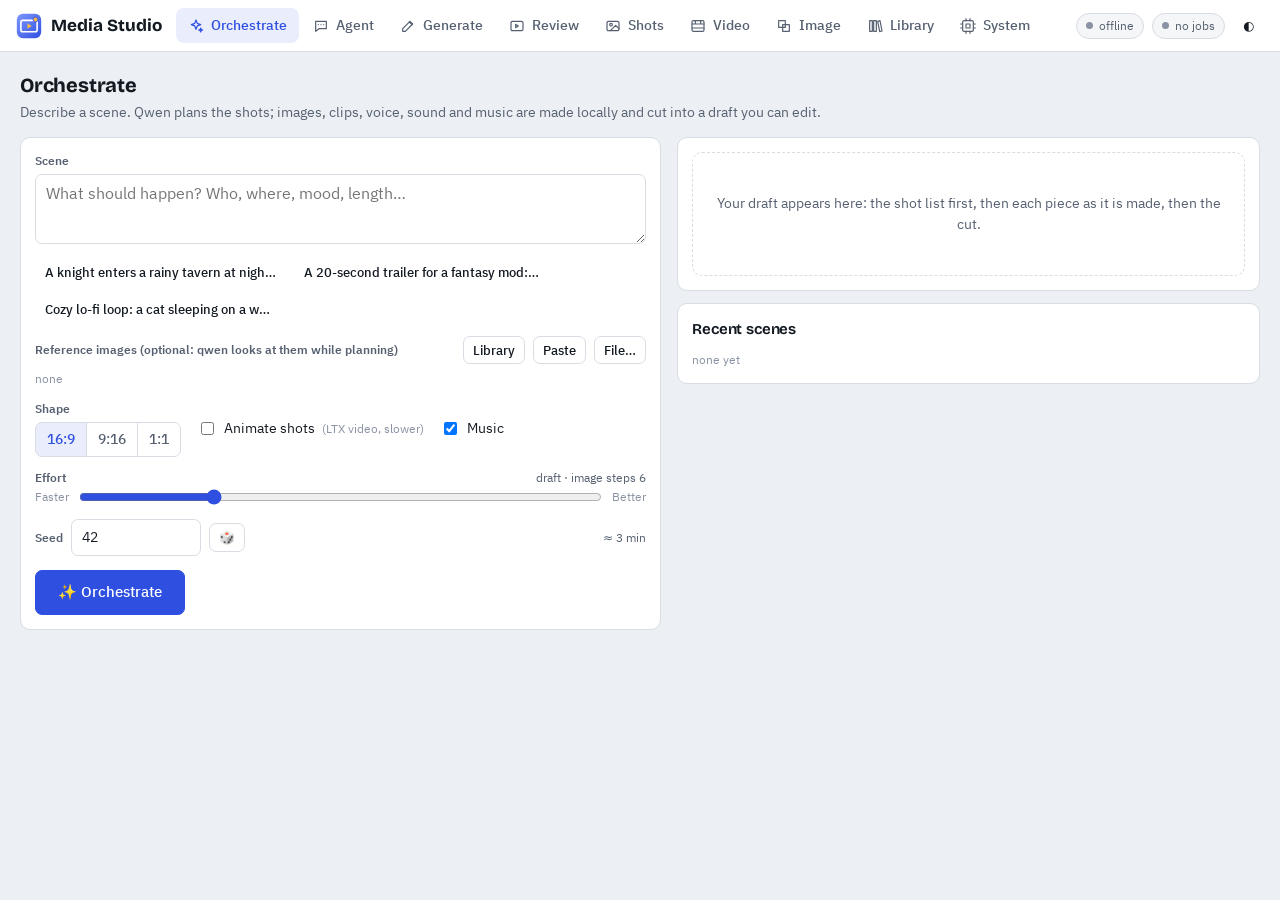
==== web/index.html @ 6392bd72 "Media Studio: review, shots, generate, agent, orchestrate, editors, system Local media app: capture " ====
<!doctype html>
<html lang="en">
<head>
<meta charset="utf-8">
<meta name="viewport" content="width=device-width, initial-scale=1">
<title>Media Studio</title>
<link rel="icon" href="/web/icon.svg" type="image/svg+xml">
<link rel="stylesheet" href="/web/style.css">
</head>
<body>
<div class="app">
  <header class="top">
    <div class="brand"><img src="/web/icon.svg" alt="" width="26" height="26">Media Studio</div>
    <nav class="tabs" id="tabs" role="tablist"></nav>
    <div class="status">
      <span class="pill warn" id="dd2" hidden title="Dragon's Dogma 2 is running: the GPU is kept for the game">DD2 running</span>
      <span class="pill" id="net" title="Internet: online extras (qwen web search) are available"><span class="dot"></span><span>offline</span></span>
      <button class="pill" id="tray-btn" type="button" title="Jobs"><span class="dot"></span><span id="tray-count">no jobs</span></button>
      <button class="btn ghost sm" id="theme" type="button" title="Theme">◐</button>
    </div>
  </header>
  <main class="view" id="view"></main>
</div>
<div class="tray" id="tray" hidden></div>
<div class="toast" id="toast" hidden></div>
<script type="module" src="/web/app.js"></script>
</body>
</html>
---- web/style.css ----
@font-face { font-family: "Bricolage Grotesque"; src: url(fonts/bricolage-grotesque-latin-wght-normal.woff2) format("woff2"); font-weight: 200 800; font-display: swap; }
@font-face { font-family: "IBM Plex Sans"; src: url(fonts/ibm-plex-sans-latin-400-normal.woff2) format("woff2"); font-weight: 400; font-display: swap; }
@font-face { font-family: "IBM Plex Sans"; src: url(fonts/ibm-plex-sans-latin-500-normal.woff2) format("woff2"); font-weight: 500; font-display: swap; }
@font-face { font-family: "IBM Plex Sans"; src: url(fonts/ibm-plex-sans-latin-600-normal.woff2) format("woff2"); font-weight: 600; font-display: swap; }
@font-face { font-family: "IBM Plex Mono"; src: url(fonts/ibm-plex-mono-latin-400-normal.woff2) format("woff2"); font-weight: 400; font-display: swap; }
@font-face { font-family: "IBM Plex Mono"; src: url(fonts/ibm-plex-mono-latin-500-normal.woff2) format("woff2"); font-weight: 500; font-display: swap; }

:root {
  --bg: #eceff3; --surface: #ffffff; --surface-2: #f5f6f8; --surface-3: #e9ecf1;
  --ink: #141a22; --ink-2: #566070; --ink-3: #8a93a3; --line: #d8dce3;
  --accent: #2f4fe0; --accent-ink: #ffffff; --accent-soft: rgba(47, 79, 224, .10);
  --mark: #d98a00; --mark-soft: rgba(217, 138, 0, .16);
  --danger: #b8322a; --ok: #1d7f55; --cyan: #0f8fa8; --purple: #7a4fd0; --orange: #d0681f;
  --screen: #0b0e13; --shade: rgba(20, 26, 34, .55);
  --f-display: "Bricolage Grotesque", "Segoe UI", system-ui, sans-serif;
  --f-body: "IBM Plex Sans", "Segoe UI", system-ui, sans-serif;
  --f-mono: "IBM Plex Mono", Consolas, ui-monospace, monospace;
  --r: 10px; --r-sm: 7px;
  color-scheme: light;
}
@media (prefers-color-scheme: dark) {
  :root:not([data-theme="light"]) {
    --bg: #0d1015; --surface: #151920; --surface-2: #1b2029; --surface-3: #222834;
    --ink: #e6e9ef; --ink-2: #97a1b1; --ink-3: #687284; --line: #2a303b;
    --accent: #7f97ff; --accent-ink: #0d1015; --accent-soft: rgba(127, 151, 255, .14);
    --mark: #f2b84b; --mark-soft: rgba(242, 184, 75, .18);
    --danger: #f07a70; --ok: #5cc995; --cyan: #4fd1e8; --purple: #b495ff; --orange: #ff9a52;
    --screen: #05070a; --shade: rgba(0, 0, 0, .6); color-scheme: dark;
  }
}
:root[data-theme="dark"] {
  --bg: #0d1015; --surface: #151920; --surface-2: #1b2029; --surface-3: #222834;
  --ink: #e6e9ef; --ink-2: #97a1b1; --ink-3: #687284; --line: #2a303b;
  --accent: #7f97ff; --accent-ink: #0d1015; --accent-soft: rgba(127, 151, 255, .14);
  --mark: #f2b84b; --mark-soft: rgba(242, 184, 75, .18);
  --danger: #f07a70; --ok: #5cc995; --cyan: #4fd1e8; --purple: #b495ff; --orange: #ff9a52;
  --screen: #05070a; --shade: rgba(0, 0, 0, .6); color-scheme: dark;
}

* { box-sizing: border-box; }
[hidden] { display: none !important; }
html, body { height: 100%; }
body { margin: 0; background: var(--bg); color: var(--ink); font: 14px/1.5 var(--f-body); -webkit-font-smoothing: antialiased; overflow: hidden; }
button, input, select, textarea { font: inherit; color: inherit; }
button { cursor: pointer; }
:focus-visible { outline: 2px solid var(--accent); outline-offset: 2px; }
.num, .mono { font-family: var(--f-mono); font-variant-numeric: tabular-nums; }
kbd { font: 500 11px/1 var(--f-mono); padding: 3px 5px; border: 1px solid var(--line); border-bottom-width: 2px; border-radius: 4px; background: var(--surface-2); color: var(--ink-2); }
h1, h2, h3 { font-family: var(--f-display); margin: 0; letter-spacing: -.01em; }
h2 { font-size: 20px; font-weight: 750; }
h3 { font-size: 15px; font-weight: 650; }
.dim { color: var(--ink-2); }
.faint { color: var(--ink-3); }
.small { font-size: 12px; }
a { color: var(--accent); }

/* ---------- shell ---------- */
.app { display: grid; grid-template-rows: auto 1fr; height: 100vh; }
.top { display: flex; align-items: center; gap: 14px; padding: 8px 16px; background: var(--surface); border-bottom: 1px solid var(--line); min-width: 0; }
.brand { display: flex; align-items: center; gap: 9px; font: 750 17px/1 var(--f-display); white-space: nowrap; }
.brand svg { width: 26px; height: 26px; }
.tabs { display: flex; gap: 2px; overflow-x: auto; scrollbar-width: none; flex: 1; min-width: 0; }
.tab { border: 0; background: none; padding: 7px 12px; border-radius: 8px; color: var(--ink-2); font-weight: 500; white-space: nowrap; display: flex; gap: 7px; align-items: center; }
.tab:hover { background: var(--surface-2); color: var(--ink); }
.tab[aria-selected="true"] { background: var(--accent-soft); color: var(--accent); }
.tab svg { width: 16px; height: 16px; }
.status { display: flex; align-items: center; gap: 8px; white-space: nowrap; }
.pill { display: inline-flex; align-items: center; gap: 6px; padding: 3px 9px; border-radius: 99px; border: 1px solid var(--line); font-size: 12px; color: var(--ink-2); background: var(--surface-2); }
.pill .dot { width: 7px; height: 7px; border-radius: 50%; background: var(--ink-3); }
.pill.on .dot { background: var(--ok); }
.pill.warn { border-color: var(--mark); color: var(--mark); background: var(--mark-soft); }
.pill.busy .dot { background: var(--accent); animation: pulse 1.2s infinite; }
button.pill:hover { border-color: var(--accent); }
@keyframes pulse { 50% { opacity: .35; } }
.view { overflow: auto; min-height: 0; }
.page { padding: 18px 20px 40px; max-width: 1500px; margin: 0 auto; }
.page-head { display: flex; align-items: end; justify-content: space-between; gap: 12px; margin-bottom: 14px; flex-wrap: wrap; }
.page-head p { margin: 2px 0 0; color: var(--ink-2); }

/* ---------- controls ---------- */
.btn { display: inline-flex; align-items: center; justify-content: center; gap: 7px; border: 1px solid var(--line); background: var(--surface); padding: 7px 13px; border-radius: var(--r-sm); font-weight: 500; white-space: nowrap; }
.btn:hover:not(:disabled) { border-color: var(--ink-3); }
.btn:disabled { opacity: .45; cursor: default; }
.btn.primary { background: var(--accent); color: var(--accent-ink); border-color: var(--accent); }
.btn.primary:hover:not(:disabled) { filter: brightness(1.08); }
.btn.danger { color: var(--danger); }
.btn.ghost { border-color: transparent; background: none; }
.btn.ghost:hover:not(:disabled) { background: var(--surface-2); }
.btn.sm { padding: 4px 9px; font-size: 12.5px; }
.btn svg { width: 15px; height: 15px; }
.input, select.input, textarea.input { width: 100%; border: 1px solid var(--line); background: var(--surface); padding: 7px 10px; border-radius: var(--r-sm); }
textarea.input { resize: vertical; min-height: 70px; line-height: 1.45; }
.input:focus { border-color: var(--accent); outline: none; }
label.lab { display: block; font-size: 12px; font-weight: 600; color: var(--ink-2); margin: 0 0 4px; }
.field { margin-bottom: 12px; }
.row { display: flex; gap: 8px; align-items: center; flex-wrap: wrap; }
.row.nowrap { flex-wrap: nowrap; }
.grow { flex: 1; min-width: 0; }
.check { display: inline-flex; gap: 7px; align-items: center; cursor: pointer; user-select: none; }
.seg { display: inline-flex; border: 1px solid var(--line); border-radius: var(--r-sm); overflow: hidden; background: var(--surface); }
.seg button { border: 0; background: none; padding: 6px 11px; color: var(--ink-2); font-weight: 500; }
.seg button + button { border-left: 1px solid var(--line); }
.seg button[aria-pressed="true"] { background: var(--accent-soft); color: var(--accent); }
input[type="range"] { accent-color: var(--accent); }

.card { background: var(--surface); border: 1px solid var(--line); border-radius: var(--r); padding: 14px; }
.card + .card { margin-top: 12px; }
.card h3 { margin-bottom: 10px; }
.split { display: grid; grid-template-columns: minmax(0, 1fr) 360px; gap: 14px; align-items: start; }
.split.wide-side { grid-template-columns: minmax(0, 1fr) 420px; }
@media (max-width: 1050px) { .split, .split.wide-side { grid-template-columns: 1fr; } }
.empty { padding: 40px 20px; text-align: center; color: var(--ink-2); border: 1px dashed var(--line); border-radius: var(--r); }
.bar { height: 6px; background: var(--surface-3); border-radius: 99px; overflow: hidden; }
.bar > i { display: block; height: 100%; background: var(--accent); border-radius: 99px; transition: width .3s; }
.tag { display: inline-block; font: 500 11px/1.6 var(--f-mono); padding: 0 6px; border-radius: 4px; background: var(--surface-3); color: var(--ink-2); }

/* ---------- media grid ---------- */
.grid { display: grid; grid-template-columns: repeat(auto-fill, minmax(220px, 1fr)); gap: 10px; }
.grid.small { grid-template-columns: repeat(auto-fill, minmax(150px, 1fr)); }
.tile { position: relative; background: var(--screen); border-radius: var(--r-sm); overflow: hidden; aspect-ratio: 16 / 9; cursor: pointer; border: 2px solid transparent; }
.tile img, .tile video { width: 100%; height: 100%; object-fit: cover; display: block; }
.tile video { position: absolute; inset: 0; }
.tile .cap { position: absolute; left: 0; right: 0; bottom: 0; padding: 14px 8px 5px; background: linear-gradient(transparent, rgba(0, 0, 0, .75)); color: #fff; font-size: 11.5px; display: flex; justify-content: space-between; gap: 6px; }
.tile .cap span:first-child { overflow: hidden; text-overflow: ellipsis; white-space: nowrap; }
.tile .badge { position: absolute; top: 6px; left: 6px; display: flex; gap: 4px; }
.tile .badge b { font: 600 10.5px/1 var(--f-mono); padding: 3px 5px; border-radius: 4px; background: rgba(0, 0, 0, .65); color: #fff; }
.tile .badge b.ok { background: var(--ok); color: #04130c; }
.tile .badge b.mark { background: var(--mark); color: #1a1000; }
.tile.sel { border-color: var(--accent); }
.tile.cur { border-color: var(--mark); }
.tile .scrub { position: absolute; left: 0; bottom: 0; height: 3px; background: var(--mark); pointer-events: none; }
.tile.text-tile { background: var(--surface-2); color: var(--ink); padding: 10px; font-size: 12px; overflow: hidden; }
.tile.audio-tile { background: linear-gradient(135deg, var(--surface-3), var(--surface-2)); display: grid; place-items: center; color: var(--ink-2); }
.tile.audio-tile svg { width: 40px; height: 40px; opacity: .7; }

/* ---------- viewer ---------- */
.viewer { background: var(--screen); border-radius: var(--r); overflow: hidden; position: relative; }
.viewer video, .viewer img { width: 100%; max-height: 62vh; display: block; object-fit: contain; background: var(--screen); }
.transport { display: flex; align-items: center; gap: 10px; padding: 8px 10px; background: var(--surface); border: 1px solid var(--line); border-top: 0; border-radius: 0 0 var(--r) var(--r); flex-wrap: wrap; }
.timeline-mini { position: relative; height: 34px; background: var(--surface-2); border-radius: 6px; cursor: pointer; flex: 1; min-width: 200px; overflow: hidden; }
.timeline-mini .sel { position: absolute; top: 0; bottom: 0; background: var(--mark-soft); border-left: 2px solid var(--mark); border-right: 2px solid var(--mark); }
.timeline-mini .take { position: absolute; top: 22px; height: 8px; background: var(--accent); border-radius: 2px; opacity: .7; }
.timeline-mini .ph { position: absolute; top: 0; bottom: 0; width: 2px; background: var(--ink); }

/* ---------- lists ---------- */
.list { display: flex; flex-direction: column; gap: 6px; }
.item { display: flex; gap: 10px; align-items: center; padding: 8px 10px; border: 1px solid var(--line); border-radius: var(--r-sm); background: var(--surface); min-width: 0; }
.item .grow { overflow: hidden; text-overflow: ellipsis; white-space: nowrap; }
.item.active { border-color: var(--accent); background: var(--accent-soft); }
.item.done { opacity: .7; }

/* ---------- modal, toast, tray ---------- */
.modal-back { position: fixed; inset: 0; background: var(--shade); display: grid; place-items: center; z-index: 50; padding: 16px; }
.modal { background: var(--surface); border-radius: 14px; width: min(860px, 100%); max-height: 86vh; display: flex; flex-direction: column; box-shadow: 0 20px 60px rgba(0, 0, 0, .35); }
.modal header { padding: 14px 16px; border-bottom: 1px solid var(--line); display: flex; align-items: center; gap: 10px; }
.modal .body { padding: 14px 16px; overflow: auto; }
.modal footer { padding: 12px 16px; border-top: 1px solid var(--line); display: flex; justify-content: flex-end; gap: 8px; }
.toast { position: fixed; bottom: 18px; left: 50%; transform: translateX(-50%); background: var(--ink); color: var(--bg); padding: 9px 16px; border-radius: 9px; z-index: 60; font-weight: 500; max-width: 90vw; box-shadow: 0 6px 24px rgba(0, 0, 0, .3); }
.toast.err { background: var(--danger); color: #fff; }
.tray { position: fixed; top: 52px; right: 14px; width: 380px; max-height: 70vh; overflow: auto; z-index: 40; background: var(--surface); border: 1px solid var(--line); border-radius: 12px; box-shadow: 0 14px 40px rgba(0, 0, 0, .25); padding: 10px; }

/* ---------- jobs ---------- */
.job { border: 1px solid var(--line); border-radius: var(--r-sm); padding: 8px 10px; background: var(--surface); }
.job + .job { margin-top: 6px; }
.job .head { display: flex; gap: 8px; align-items: center; }
.job .head .grow { overflow: hidden; text-overflow: ellipsis; white-space: nowrap; }
.job .bar { margin-top: 6px; }
.job.error { border-color: var(--danger); }
.st { font: 600 10.5px/1.6 var(--f-mono); padding: 0 6px; border-radius: 4px; text-transform: uppercase; }
.st.running, .st.loading { background: var(--accent-soft); color: var(--accent); }
.st.queued { background: var(--surface-3); color: var(--ink-2); }
.st.done { background: rgba(29, 127, 85, .14); color: var(--ok); }
.st.error, .st.lost { background: rgba(184, 50, 42, .14); color: var(--danger); }
.st.cancelled { background: var(--surface-3); color: var(--ink-3); }

/* ---------- generate / orchestrate ---------- */
.answer { white-space: pre-wrap; font: 13px/1.55 var(--f-mono); background: var(--surface-2); border: 1px solid var(--line); border-radius: var(--r-sm); padding: 12px; min-height: 120px; max-height: 50vh; overflow: auto; }
.thumbs { display: flex; gap: 6px; flex-wrap: wrap; }
.thumbs .t { position: relative; width: 74px; height: 50px; border-radius: 6px; overflow: hidden; background: var(--screen); }
.thumbs .t img { width: 100%; height: 100%; object-fit: cover; }
.thumbs .t button { position: absolute; top: 2px; right: 2px; border: 0; width: 18px; height: 18px; border-radius: 50%; background: rgba(0, 0, 0, .7); color: #fff; font-size: 11px; line-height: 1; padding: 0; }
.preset-grid { display: grid; grid-template-columns: repeat(auto-fill, minmax(118px, 1fr)); gap: 6px; }
.preset { border: 1px solid var(--line); border-radius: var(--r-sm); background: var(--surface); padding: 9px 10px; text-align: left; display: flex; flex-direction: column; gap: 2px; }
.preset b { font-weight: 600; }
.preset small { color: var(--ink-3); font-size: 11.5px; }
.preset[aria-pressed="true"] { border-color: var(--accent); background: var(--accent-soft); }
.steps { list-style: none; padding: 0; margin: 0; display: flex; flex-direction: column; gap: 4px; font-size: 13px; }
.steps li { display: flex; gap: 10px; }
.steps li .num { color: var(--ink-3); width: 46px; flex: none; text-align: right; }
.shot { display: grid; grid-template-columns: 34px 1fr; gap: 10px; padding: 8px 0; border-top: 1px solid var(--line); font-size: 13px; }
.shot:first-child { border-top: 0; }
.shot .n { font: 750 18px/1 var(--f-display); color: var(--ink-3); }
.hero { display: grid; grid-template-columns: minmax(0, 1.1fr) minmax(0, 1fr); gap: 16px; }
@media (max-width: 1050px) { .hero { grid-template-columns: 1fr; } }
.prompt-big { font-size: 16px; min-height: 130px; }

/* ---------- editor ---------- */
.ed-stage { background: var(--screen); border-radius: var(--r); position: relative; overflow: hidden; aspect-ratio: 16 / 9; max-height: 52vh; margin: 0 auto; }
.ed-stage canvas { width: 100%; height: 100%; display: block; }
.tracks { background: var(--surface); border: 1px solid var(--line); border-radius: var(--r); padding: 8px; overflow-x: auto; user-select: none; }
.track { display: grid; grid-template-columns: 74px 1fr; align-items: stretch; min-height: 44px; }
.track + .track { border-top: 1px solid var(--line); }
.track .tname { font: 600 11px/1 var(--f-mono); color: var(--ink-2); display: flex; align-items: center; padding-left: 4px; }
.track .lane { position: relative; height: 44px; }
.clip { position: absolute; top: 5px; bottom: 5px; border-radius: 6px; overflow: hidden; font-size: 11px; color: #fff; padding: 3px 6px; white-space: nowrap; text-overflow: ellipsis; cursor: grab; border: 2px solid transparent; background-size: auto 100%; background-repeat: repeat-x; }
.clip.v { background-color: #3b54d6; }
.clip.o { background-color: #8a50d0; }
.clip.t { background-color: #b06a12; }
.clip.a { background-color: #1d8a5e; }
.clip.sel { border-color: var(--mark); }
.clip .h { position: absolute; top: 0; bottom: 0; width: 7px; cursor: ew-resize; }
.clip .h.l { left: 0; } .clip .h.r { right: 0; }
.clip span { position: relative; text-shadow: 0 1px 2px rgba(0, 0, 0, .6); }
.ruler { position: relative; height: 18px; margin-left: 74px; font: 10px/18px var(--f-mono); color: var(--ink-3); cursor: pointer; }
.ruler i { position: absolute; top: 0; height: 18px; border-left: 1px solid var(--line); padding-left: 3px; font-style: normal; }
.playhead { position: absolute; top: 0; bottom: 0; width: 2px; background: var(--danger); pointer-events: none; z-index: 3; }
.props .field { margin-bottom: 9px; }
.props .two { display: grid; grid-template-columns: 1fr 1fr; gap: 8px; }

/* ---------- image editor ---------- */
.img-stage { background: repeating-conic-gradient(var(--surface-3) 0 25%, var(--surface-2) 0 50%) 50% / 20px 20px; border-radius: var(--r); display: grid; place-items: center; min-height: 420px; overflow: hidden; position: relative; }
.img-stage canvas { max-width: 100%; max-height: 64vh; display: block; touch-action: none; }

/* ---------- agent ---------- */
.ag-wrap { display: grid; grid-template-columns: 240px minmax(0, 1fr); gap: 14px; height: calc(100vh - 150px); min-height: 420px; }
@media (max-width: 900px) { .ag-wrap { grid-template-columns: 1fr; height: auto; } .ag-side { display: none; } }
.ag-side { overflow: auto; }
.ag-side .item .grow { font-size: 13px; }
.ag-main { display: flex; flex-direction: column; min-height: 0; gap: 10px; }
.ag-log { flex: 1; overflow: auto; background: var(--surface); border: 1px solid var(--line); border-radius: var(--r); padding: 14px; display: flex; flex-direction: column; gap: 8px; }
.ag-user { align-self: flex-end; max-width: 78%; background: var(--accent-soft); border: 1px solid var(--accent); border-radius: 12px 12px 3px 12px; padding: 8px 12px; }
.ag-bot { max-width: 92%; line-height: 1.55; }
.ag-bot code, .ag-user code { font: 12.5px var(--f-mono); background: var(--surface-3); padding: 1px 5px; border-radius: 4px; }
pre.code { font: 12.5px/1.5 var(--f-mono); background: var(--screen); color: #d8dee9; padding: 10px 12px; border-radius: 8px; overflow: auto; max-height: 360px; margin: 6px 0; white-space: pre-wrap; }
.ag-think { border: 1px dashed var(--line); border-radius: 8px; padding: 6px 10px; background: var(--surface-2); max-width: 92%; }
.ag-think summary { cursor: pointer; font-size: 12px; color: var(--ink-2); font-weight: 600; }
.ag-think div { font-size: 12px; color: var(--ink-2); white-space: pre-wrap; margin-top: 6px; max-height: 260px; overflow: auto; }
.ag-term { font: 12.5px/1.5 var(--f-mono); background: var(--screen); color: #c9d1d9; padding: 6px 10px; border-radius: 6px; max-width: 92%; word-break: break-word; }
.ag-term .pr { color: #5cc995; }
.ag-term b { color: #f2b84b; font-weight: 500; }
.ag-term .dim { color: #7d8794; }
.ag-term.out { color: #9da5b4; margin-top: -6px; border-top: 1px solid #1f242c; border-radius: 0 0 6px 6px; white-space: pre-wrap; }
.ag-term .spin { animation: pulse 1s infinite; }
.ag-media { max-width: 420px; max-height: 280px; border-radius: 8px; cursor: pointer; }
.ag-stats { font: 11px var(--f-mono); color: var(--ink-3); }
.ag-file { border: 1px solid var(--mark); background: var(--mark-soft); border-radius: 10px; padding: 10px 12px; max-width: 92%; }
.ag-compose textarea { min-height: 64px; }
.ag-imgs { margin-bottom: 6px; }

/* ---------- system ---------- */
.gauges { display: grid; grid-template-columns: repeat(auto-fill, minmax(260px, 1fr)); gap: 10px; }
.gauge { background: var(--surface); border: 1px solid var(--line); border-radius: var(--r); padding: 12px 14px; cursor: pointer; }
.gauge.open { grid-column: 1 / -1; cursor: default; }
.gauge .g-top { display: flex; justify-content: space-between; align-items: baseline; gap: 8px; }
.gauge .g-name { font: 600 11.5px/1 var(--f-mono); color: var(--ink-2); letter-spacing: .06em; }
.gauge .g-val { font: 750 24px/1.1 var(--f-display); }
.gauge .g-sub { font-size: 12px; color: var(--ink-2); margin-top: 2px; }
.gauge .bar { height: 8px; margin-top: 8px; }
.gauge svg.spark { width: 100%; height: 34px; display: block; margin-top: 6px; }
.gauge .detail { margin-top: 12px; border-top: 1px solid var(--line); padding-top: 10px; cursor: default; }
.hrow { display: grid; grid-template-columns: 190px 1fr 74px; gap: 10px; align-items: center; font-size: 12.5px; padding: 2px 0; }
.hrow .bar { height: 6px; margin: 0; }
.hrow .n { text-align: right; font-family: var(--f-mono); }
.threads { display: grid; grid-template-columns: repeat(auto-fill, minmax(150px, 1fr)); gap: 4px 14px; }
.threads .hrow { grid-template-columns: 34px 1fr 40px; }
.runtimes { display: grid; grid-template-columns: repeat(auto-fill, minmax(300px, 1fr)); gap: 10px; }
.runtime { display: flex; gap: 12px; align-items: center; }
.runtime .ic { width: 38px; height: 38px; border-radius: 10px; display: grid; place-items: center; background: var(--surface-2); font-size: 18px; }
.runtime.up .ic { background: var(--accent-soft); }
.day { margin-top: 14px; }
.day-head { display: flex; align-items: baseline; gap: 10px; cursor: pointer; padding: 6px 0; }
.day-head h3 { font-size: 13px; letter-spacing: .08em; }
.models { display: grid; grid-template-columns: repeat(auto-fill, minmax(230px, 1fr)); gap: 8px; margin: 6px 0 10px; }
.model { border: 1px solid var(--line); border-radius: var(--r-sm); padding: 8px 10px; font-size: 12.5px; }
.model .bar > i { background: var(--mc, var(--accent)); }
.feed .frow { display: grid; grid-template-columns: 52px 74px 26px 62px 1fr; gap: 8px; align-items: center; padding: 5px 8px; border-radius: 6px; font-size: 12.5px; cursor: pointer; }
.feed .frow:hover { background: var(--surface-2); }
.feed .frow .grow { overflow: hidden; text-overflow: ellipsis; white-space: nowrap; }
.jdetail { margin: 2px 0 8px 60px; padding: 8px 10px; background: var(--surface-2); border-radius: var(--r-sm); font-size: 12.5px; display: grid; grid-template-columns: repeat(auto-fill, minmax(170px, 1fr)); gap: 4px 14px; }
.warnbar { background: var(--mark-soft); border: 1px solid var(--mark); color: var(--ink); border-radius: var(--r); padding: 9px 12px; margin-bottom: 12px; }
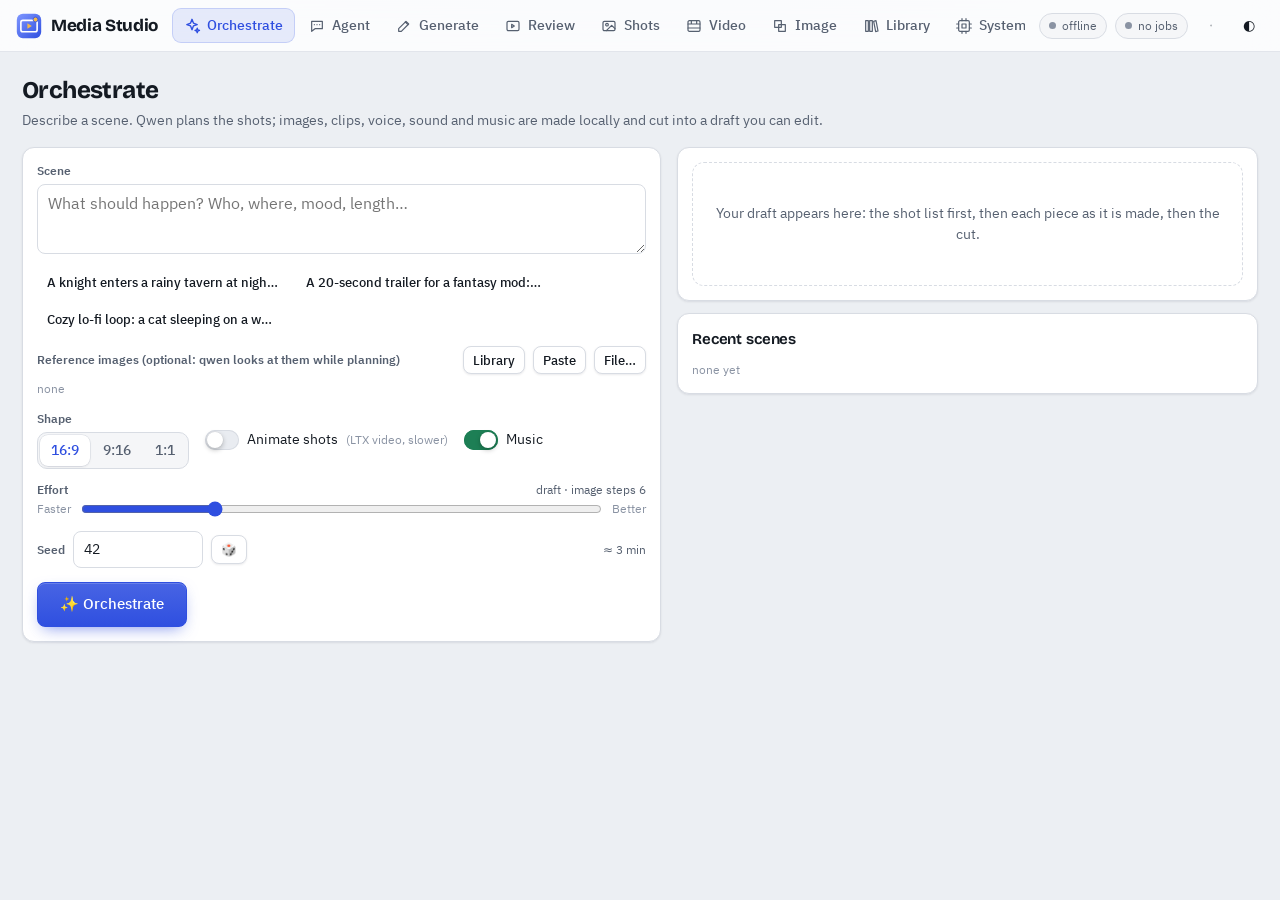
==== commit 563361bb: "feat(ui): iOS-style motion, synthesized sounds, in-app job links - motion: spring easing tokens, pre" ====
--- a/web/index.html
+++ b/web/index.html
@@ -16,13 +16,14 @@
       <span class="pill warn" id="dd2" hidden title="Dragon's Dogma 2 is running: the GPU is kept for the game">DD2 running</span>
       <span class="pill" id="net" title="Internet: online extras (qwen web search) are available"><span class="dot"></span><span>offline</span></span>
       <button class="pill" id="tray-btn" type="button" title="Jobs"><span class="dot"></span><span id="tray-count">no jobs</span></button>
-      <button class="btn ghost sm" id="theme" type="button" title="Theme">◐</button>
+      <button class="btn ghost icon-btn" id="mute" type="button" title="Sounds"></button>
+      <button class="btn ghost icon-btn" id="theme" type="button" title="Theme">◐</button>
     </div>
   </header>
   <main class="view" id="view"></main>
 </div>
 <div class="tray" id="tray" hidden></div>
-<div class="toast" id="toast" hidden></div>
+<div class="toast" id="toast" role="status" aria-live="polite"></div>
 <script type="module" src="/web/app.js"></script>
 </body>
 </html>
--- a/web/style.css
+++ b/web/style.css
@@ -15,7 +15,17 @@
   --f-display: "Bricolage Grotesque", "Segoe UI", system-ui, sans-serif;
   --f-body: "IBM Plex Sans", "Segoe UI", system-ui, sans-serif;
   --f-mono: "IBM Plex Mono", Consolas, ui-monospace, monospace;
-  --r: 10px; --r-sm: 7px;
+  --r: 12px; --r-sm: 8px;
+  /* motion: iOS-like curves. --spring is a damped spring (zeta .85, ~0.6% overshoot), --bounce a livelier one (zeta .7) */
+  --ease: cubic-bezier(.32, .72, 0, 1);
+  --ease-out: cubic-bezier(.22, 1, .36, 1);
+  --spring: linear(0, .018, .065, .13, .206, .287, .369, .449, .524, .594, .658, .715, .765, .809, .846, .878, .905, .927, .946, .96, .972, .982, .989, .995, .999, 1.002, 1.004, 1.005, 1.006, 1.006, 1.006, 1.006, 1.006, 1.005, 1.005, 1.004, 1.004, 1.003, 1.003, 1.002, 1);
+  --bounce: linear(0, .023, .084, .169, .267, .372, .475, .574, .665, .745, .815, .874, .923, .961, .991, 1.013, 1.029, 1.038, 1.044, 1.046, 1.045, 1.043, 1.039, 1.035, 1.03, 1.025, 1.021, 1.016, 1.013, 1.009, 1.006, 1.004, 1.002, 1.001, 1, .999, .998, .998, .998, .998, 1);
+  --ring: color-mix(in srgb, var(--accent) 28%, transparent);
+  --sh-1: 0 1px 2px rgba(16, 24, 40, .04), 0 1px 3px rgba(16, 24, 40, .05);
+  --sh-2: 0 10px 24px -8px rgba(16, 24, 40, .14), 0 3px 6px -3px rgba(16, 24, 40, .08);
+  --sh-3: 0 28px 70px -16px rgba(16, 24, 40, .38), 0 8px 20px -10px rgba(16, 24, 40, .2);
+  --glow: radial-gradient(1100px 380px at 50% -220px, var(--accent-soft), transparent 70%);
   color-scheme: light;
 }
 @media (prefers-color-scheme: dark) {
@@ -26,6 +36,7 @@
     --mark: #f2b84b; --mark-soft: rgba(242, 184, 75, .18);
     --danger: #f07a70; --ok: #5cc995; --cyan: #4fd1e8; --purple: #b495ff; --orange: #ff9a52;
     --screen: #05070a; --shade: rgba(0, 0, 0, .6); color-scheme: dark;
+    --sh-1: 0 1px 2px rgba(0, 0, 0, .3); --sh-2: 0 12px 28px -10px rgba(0, 0, 0, .6), 0 3px 8px -4px rgba(0, 0, 0, .4); --sh-3: 0 30px 80px -16px rgba(0, 0, 0, .75);
   }
 }
 :root[data-theme="dark"] {
@@ -35,15 +46,22 @@
   --mark: #f2b84b; --mark-soft: rgba(242, 184, 75, .18);
   --danger: #f07a70; --ok: #5cc995; --cyan: #4fd1e8; --purple: #b495ff; --orange: #ff9a52;
   --screen: #05070a; --shade: rgba(0, 0, 0, .6); color-scheme: dark;
+    --sh-1: 0 1px 2px rgba(0, 0, 0, .3); --sh-2: 0 12px 28px -10px rgba(0, 0, 0, .6), 0 3px 8px -4px rgba(0, 0, 0, .4); --sh-3: 0 30px 80px -16px rgba(0, 0, 0, .75);
 }
 
 * { box-sizing: border-box; }
 [hidden] { display: none !important; }
 html, body { height: 100%; }
-body { margin: 0; background: var(--bg); color: var(--ink); font: 14px/1.5 var(--f-body); -webkit-font-smoothing: antialiased; overflow: hidden; }
+body { margin: 0; background: var(--glow), var(--bg); color: var(--ink); font: 14px/1.5 var(--f-body); -webkit-font-smoothing: antialiased; overflow: hidden; }
 button, input, select, textarea { font: inherit; color: inherit; }
-button { cursor: pointer; }
-:focus-visible { outline: 2px solid var(--accent); outline-offset: 2px; }
+button { cursor: pointer; -webkit-tap-highlight-color: transparent; }
+:focus-visible { outline: 2px solid var(--accent); outline-offset: 2px; transition: outline-offset .25s var(--spring); }
+::selection { background: var(--ring); }
+::-webkit-scrollbar { width: 11px; height: 11px; }
+::-webkit-scrollbar-track { background: transparent; }
+::-webkit-scrollbar-thumb { background: color-mix(in srgb, var(--ink-3) 45%, transparent); border: 3px solid transparent; background-clip: content-box; border-radius: 99px; }
+::-webkit-scrollbar-thumb:hover { background-color: var(--ink-3); }
+::-webkit-scrollbar-corner { background: transparent; }
 .num, .mono { font-family: var(--f-mono); font-variant-numeric: tabular-nums; }
 kbd { font: 500 11px/1 var(--f-mono); padding: 3px 5px; border: 1px solid var(--line); border-bottom-width: 2px; border-radius: 4px; background: var(--surface-2); color: var(--ink-2); }
 h1, h2, h3 { font-family: var(--f-display); margin: 0; letter-spacing: -.01em; }
@@ -56,69 +74,101 @@
 
 /* ---------- shell ---------- */
 .app { display: grid; grid-template-rows: auto 1fr; height: 100vh; }
-.top { display: flex; align-items: center; gap: 14px; padding: 8px 16px; background: var(--surface); border-bottom: 1px solid var(--line); min-width: 0; }
-.brand { display: flex; align-items: center; gap: 9px; font: 750 17px/1 var(--f-display); white-space: nowrap; }
-.brand svg { width: 26px; height: 26px; }
-.tabs { display: flex; gap: 2px; overflow-x: auto; scrollbar-width: none; flex: 1; min-width: 0; }
-.tab { border: 0; background: none; padding: 7px 12px; border-radius: 8px; color: var(--ink-2); font-weight: 500; white-space: nowrap; display: flex; gap: 7px; align-items: center; }
-.tab:hover { background: var(--surface-2); color: var(--ink); }
-.tab[aria-selected="true"] { background: var(--accent-soft); color: var(--accent); }
-.tab svg { width: 16px; height: 16px; }
+.top { display: flex; align-items: center; gap: 14px; padding: 8px 16px; background: color-mix(in srgb, var(--surface) 78%, transparent); backdrop-filter: blur(18px) saturate(1.6); border-bottom: 1px solid color-mix(in srgb, var(--line) 70%, transparent); min-width: 0; position: relative; z-index: 5; }
+.brand { display: flex; align-items: center; gap: 9px; font: 750 17px/1 var(--f-display); letter-spacing: -.02em; white-space: nowrap; }
+.brand img, .brand svg { width: 26px; height: 26px; transition: transform .6s var(--bounce); }
+.brand:hover img { transform: rotate(-8deg) scale(1.08); }
+.tabs { display: flex; gap: 2px; overflow-x: auto; scrollbar-width: none; flex: 1; min-width: 0; position: relative; isolation: isolate; }
+.tab { border: 0; background: none; padding: 7px 12px; border-radius: 9px; color: var(--ink-2); font-weight: 500; white-space: nowrap; display: flex; gap: 7px; align-items: center; transition: color .25s var(--ease), background-color .25s var(--ease), transform .4s var(--spring); }
+.tab:hover { color: var(--ink); background: color-mix(in srgb, var(--surface-3) 55%, transparent); }
+.tab:active { transform: scale(.95); transition-duration: .1s; }
+.tab[aria-selected="true"] { color: var(--accent); background: none; }
+.tab svg { width: 16px; height: 16px; transition: transform .5s var(--bounce); }
+.tab[aria-selected="true"] svg { transform: scale(1.12); }
+/* the sliding selection behind the active tab (positioned by app.js) */
+.tab-ink { position: absolute; top: 0; left: 0; height: 100%; border-radius: 9px; background: var(--accent-soft); box-shadow: inset 0 0 0 1px color-mix(in srgb, var(--accent) 18%, transparent); z-index: -1; pointer-events: none; opacity: 0; }
+.tab-ink.ready { opacity: 1; transition: transform .55s var(--spring), width .55s var(--spring), opacity .2s; }
 .status { display: flex; align-items: center; gap: 8px; white-space: nowrap; }
-.pill { display: inline-flex; align-items: center; gap: 6px; padding: 3px 9px; border-radius: 99px; border: 1px solid var(--line); font-size: 12px; color: var(--ink-2); background: var(--surface-2); }
-.pill .dot { width: 7px; height: 7px; border-radius: 50%; background: var(--ink-3); }
-.pill.on .dot { background: var(--ok); }
+.pill { display: inline-flex; align-items: center; gap: 6px; padding: 3px 9px; border-radius: 99px; border: 1px solid var(--line); font-size: 12px; color: var(--ink-2); background: var(--surface-2); transition: border-color .25s var(--ease), background-color .25s var(--ease), color .25s var(--ease), transform .4s var(--spring); }
+.pill .dot { width: 7px; height: 7px; border-radius: 50%; background: var(--ink-3); transition: background-color .4s var(--ease); }
+.pill.on .dot { background: var(--ok); box-shadow: 0 0 0 3px color-mix(in srgb, var(--ok) 18%, transparent); }
 .pill.warn { border-color: var(--mark); color: var(--mark); background: var(--mark-soft); }
-.pill.busy .dot { background: var(--accent); animation: pulse 1.2s infinite; }
+.pill.busy { border-color: color-mix(in srgb, var(--accent) 45%, var(--line)); color: var(--accent); }
+.pill.busy .dot { background: var(--accent); animation: ping 1.6s var(--ease-out) infinite; }
 button.pill:hover { border-color: var(--accent); }
+button.pill:active { transform: scale(.94); transition-duration: .1s; }
 @keyframes pulse { 50% { opacity: .35; } }
-.view { overflow: auto; min-height: 0; }
-.page { padding: 18px 20px 40px; max-width: 1500px; margin: 0 auto; }
-.page-head { display: flex; align-items: end; justify-content: space-between; gap: 12px; margin-bottom: 14px; flex-wrap: wrap; }
+@keyframes ping { 0% { box-shadow: 0 0 0 0 color-mix(in srgb, var(--accent) 55%, transparent); } 80%, 100% { box-shadow: 0 0 0 7px transparent; } }
+.icon-btn { width: 30px; height: 30px; padding: 0; border-radius: 50%; }
+.icon-btn svg { width: 16px; height: 16px; }
+.view { overflow: auto; min-height: 0; scroll-behavior: smooth; }
+.page { padding: 20px 22px 44px; max-width: 1500px; margin: 0 auto; }
+.page-head { display: flex; align-items: end; justify-content: space-between; gap: 12px; margin-bottom: 16px; flex-wrap: wrap; }
+.page-head h2 { font-size: 24px; letter-spacing: -.025em; }
 .page-head p { margin: 2px 0 0; color: var(--ink-2); }
 
 /* ---------- controls ---------- */
-.btn { display: inline-flex; align-items: center; justify-content: center; gap: 7px; border: 1px solid var(--line); background: var(--surface); padding: 7px 13px; border-radius: var(--r-sm); font-weight: 500; white-space: nowrap; }
-.btn:hover:not(:disabled) { border-color: var(--ink-3); }
-.btn:disabled { opacity: .45; cursor: default; }
-.btn.primary { background: var(--accent); color: var(--accent-ink); border-color: var(--accent); }
-.btn.primary:hover:not(:disabled) { filter: brightness(1.08); }
+.btn { display: inline-flex; align-items: center; justify-content: center; gap: 7px; border: 1px solid var(--line); background: var(--surface); padding: 7px 13px; border-radius: var(--r-sm); font-weight: 500; white-space: nowrap; box-shadow: var(--sh-1);
+  transition: transform .45s var(--spring), background-color .2s var(--ease), border-color .2s var(--ease), box-shadow .3s var(--ease), filter .2s var(--ease), opacity .2s var(--ease); }
+.btn:hover:not(:disabled) { border-color: color-mix(in srgb, var(--ink-3) 70%, var(--line)); background: color-mix(in srgb, var(--surface-2) 50%, var(--surface)); }
+.btn:active:not(:disabled) { transform: scale(.955); transition-duration: .09s; }
+.btn:disabled { opacity: .45; cursor: default; box-shadow: none; }
+.btn.primary { background: linear-gradient(180deg, color-mix(in srgb, var(--accent) 88%, #fff), var(--accent)); color: var(--accent-ink); border-color: var(--accent);
+  box-shadow: 0 1px 0 rgba(255, 255, 255, .18) inset, 0 6px 16px -6px color-mix(in srgb, var(--accent) 65%, transparent); }
+.btn.primary:hover:not(:disabled) { filter: brightness(1.07); background: linear-gradient(180deg, color-mix(in srgb, var(--accent) 88%, #fff), var(--accent)); box-shadow: 0 1px 0 rgba(255, 255, 255, .18) inset, 0 10px 22px -8px color-mix(in srgb, var(--accent) 75%, transparent); }
 .btn.danger { color: var(--danger); }
-.btn.ghost { border-color: transparent; background: none; }
-.btn.ghost:hover:not(:disabled) { background: var(--surface-2); }
+.btn.danger:hover:not(:disabled) { border-color: var(--danger); background: color-mix(in srgb, var(--danger) 8%, var(--surface)); }
+.btn.ghost { border-color: transparent; background: none; box-shadow: none; }
+.btn.ghost:hover:not(:disabled) { background: var(--surface-2); border-color: transparent; }
 .btn.sm { padding: 4px 9px; font-size: 12.5px; }
 .btn svg { width: 15px; height: 15px; }
-.input, select.input, textarea.input { width: 100%; border: 1px solid var(--line); background: var(--surface); padding: 7px 10px; border-radius: var(--r-sm); }
+.input, select.input, textarea.input { width: 100%; border: 1px solid var(--line); background: var(--surface); padding: 7px 10px; border-radius: var(--r-sm); transition: border-color .2s var(--ease), box-shadow .3s var(--ease), background-color .2s var(--ease); }
+.input:hover:not(:focus) { border-color: color-mix(in srgb, var(--ink-3) 55%, var(--line)); }
 textarea.input { resize: vertical; min-height: 70px; line-height: 1.45; }
-.input:focus { border-color: var(--accent); outline: none; }
+.input:focus { border-color: var(--accent); outline: none; box-shadow: 0 0 0 4px var(--ring); }
 label.lab { display: block; font-size: 12px; font-weight: 600; color: var(--ink-2); margin: 0 0 4px; }
 .field { margin-bottom: 12px; }
 .row { display: flex; gap: 8px; align-items: center; flex-wrap: wrap; }
 .row.nowrap { flex-wrap: nowrap; }
 .grow { flex: 1; min-width: 0; }
-.check { display: inline-flex; gap: 7px; align-items: center; cursor: pointer; user-select: none; }
-.seg { display: inline-flex; border: 1px solid var(--line); border-radius: var(--r-sm); overflow: hidden; background: var(--surface); }
-.seg button { border: 0; background: none; padding: 6px 11px; color: var(--ink-2); font-weight: 500; }
-.seg button + button { border-left: 1px solid var(--line); }
-.seg button[aria-pressed="true"] { background: var(--accent-soft); color: var(--accent); }
-input[type="range"] { accent-color: var(--accent); }
-
-.card { background: var(--surface); border: 1px solid var(--line); border-radius: var(--r); padding: 14px; }
+.check { display: inline-flex; gap: 8px; align-items: center; cursor: pointer; user-select: none; }
+/* checkboxes in labels are iOS switches */
+.check input[type="checkbox"] { appearance: none; margin: 0; flex: none; width: 34px; height: 20px; border-radius: 99px; background: var(--surface-3); box-shadow: inset 0 0 0 1px var(--line); position: relative; cursor: pointer; transition: background-color .3s var(--ease), box-shadow .3s var(--ease); }
+.check input[type="checkbox"]::before { content: ""; position: absolute; top: 2px; left: 2px; width: 16px; height: 16px; border-radius: 50%; background: #fff; box-shadow: 0 2px 5px rgba(0, 0, 0, .25), 0 0 0 .5px rgba(0, 0, 0, .06); transition: transform .5s var(--bounce), width .25s var(--ease); }
+.check input[type="checkbox"]:active::before { width: 20px; }
+.check input[type="checkbox"]:checked { background: var(--ok); box-shadow: inset 0 0 0 1px var(--ok); }
+.check input[type="checkbox"]:checked::before { transform: translateX(14px); }
+.check input[type="checkbox"]:checked:active::before { transform: translateX(10px); }
+.seg { display: inline-flex; gap: 2px; padding: 2px; border: 1px solid var(--line); border-radius: calc(var(--r-sm) + 2px); background: var(--surface-2); }
+.seg button { border: 0; background: none; padding: 5px 11px; color: var(--ink-2); font-weight: 500; border-radius: var(--r-sm); transition: background-color .3s var(--ease), color .2s var(--ease), box-shadow .3s var(--ease), transform .4s var(--spring); }
+.seg button:hover { color: var(--ink); }
+.seg button:active { transform: scale(.94); transition-duration: .09s; }
+.seg button[aria-pressed="true"] { background: var(--surface); color: var(--accent); box-shadow: var(--sh-1), 0 0 0 .5px var(--line); }
+input[type="range"] { accent-color: var(--accent); cursor: pointer; }
+
+.card { background: var(--surface); border: 1px solid var(--line); border-radius: var(--r); padding: 14px; box-shadow: var(--sh-1); transition: box-shadow .35s var(--ease), border-color .35s var(--ease); }
 .card + .card { margin-top: 12px; }
 .card h3 { margin-bottom: 10px; }
 .split { display: grid; grid-template-columns: minmax(0, 1fr) 360px; gap: 14px; align-items: start; }
 .split.wide-side { grid-template-columns: minmax(0, 1fr) 420px; }
 @media (max-width: 1050px) { .split, .split.wide-side { grid-template-columns: 1fr; } }
-.empty { padding: 40px 20px; text-align: center; color: var(--ink-2); border: 1px dashed var(--line); border-radius: var(--r); }
+.empty { padding: 40px 20px; text-align: center; color: var(--ink-2); border: 1px dashed var(--line); border-radius: var(--r); animation: fadeUp .5s var(--ease-out) both; }
 .bar { height: 6px; background: var(--surface-3); border-radius: 99px; overflow: hidden; }
-.bar > i { display: block; height: 100%; background: var(--accent); border-radius: 99px; transition: width .3s; }
+.bar > i { display: block; height: 100%; background: var(--accent); border-radius: 99px; transition: width .6s var(--spring); }
+/* a running job's bar has a moving sheen */
+.job .bar > i { background: linear-gradient(90deg, var(--accent) 0 35%, color-mix(in srgb, var(--accent) 55%, #fff) 50%, var(--accent) 65% 100%) 0 0 / 300% 100%; animation: sheen 1.8s linear infinite; }
+@keyframes sheen { from { background-position: 100% 0; } to { background-position: -50% 0; } }
 .tag { display: inline-block; font: 500 11px/1.6 var(--f-mono); padding: 0 6px; border-radius: 4px; background: var(--surface-3); color: var(--ink-2); }
 
 /* ---------- media grid ---------- */
 .grid { display: grid; grid-template-columns: repeat(auto-fill, minmax(220px, 1fr)); gap: 10px; }
 .grid.small { grid-template-columns: repeat(auto-fill, minmax(150px, 1fr)); }
-.tile { position: relative; background: var(--screen); border-radius: var(--r-sm); overflow: hidden; aspect-ratio: 16 / 9; cursor: pointer; border: 2px solid transparent; }
-.tile img, .tile video { width: 100%; height: 100%; object-fit: cover; display: block; }
+.tile { position: relative; background: var(--screen); border-radius: var(--r-sm); overflow: hidden; aspect-ratio: 16 / 9; cursor: pointer; border: 2px solid transparent; animation: fadeIn .4s var(--ease-out) both;
+  transition: transform .5s var(--spring), box-shadow .4s var(--ease), border-color .25s var(--ease); }
+.tile:hover { transform: translateY(-3px); box-shadow: var(--sh-2); }
+.tile:active { transform: scale(.975); transition-duration: .1s; }
+.tile img, .tile video { width: 100%; height: 100%; object-fit: cover; display: block; transition: transform .8s var(--ease-out); }
+.tile:hover img { transform: scale(1.045); }
 .tile video { position: absolute; inset: 0; }
 .tile .cap { position: absolute; left: 0; right: 0; bottom: 0; padding: 14px 8px 5px; background: linear-gradient(transparent, rgba(0, 0, 0, .75)); color: #fff; font-size: 11.5px; display: flex; justify-content: space-between; gap: 6px; }
 .tile .cap span:first-child { overflow: hidden; text-overflow: ellipsis; white-space: nowrap; }
@@ -144,23 +194,42 @@
 
 /* ---------- lists ---------- */
 .list { display: flex; flex-direction: column; gap: 6px; }
-.item { display: flex; gap: 10px; align-items: center; padding: 8px 10px; border: 1px solid var(--line); border-radius: var(--r-sm); background: var(--surface); min-width: 0; }
+.item { display: flex; gap: 10px; align-items: center; padding: 8px 10px; border: 1px solid var(--line); border-radius: var(--r-sm); background: var(--surface); min-width: 0;
+  transition: background-color .25s var(--ease), border-color .25s var(--ease), transform .45s var(--spring), box-shadow .3s var(--ease); }
+.item[style*="cursor:pointer"]:hover, button.item:hover { background: var(--surface-2); }
+.item[style*="cursor:pointer"]:active, button.item:active { transform: scale(.98); transition-duration: .09s; }
 .item .grow { overflow: hidden; text-overflow: ellipsis; white-space: nowrap; }
-.item.active { border-color: var(--accent); background: var(--accent-soft); }
+.item.active, .item.active:hover { border-color: var(--accent); background: var(--accent-soft); }
 .item.done { opacity: .7; }
 
 /* ---------- modal, toast, tray ---------- */
-.modal-back { position: fixed; inset: 0; background: var(--shade); display: grid; place-items: center; z-index: 50; padding: 16px; }
-.modal { background: var(--surface); border-radius: 14px; width: min(860px, 100%); max-height: 86vh; display: flex; flex-direction: column; box-shadow: 0 20px 60px rgba(0, 0, 0, .35); }
+.modal-back { position: fixed; inset: 0; background: var(--shade); backdrop-filter: blur(6px) saturate(1.2); display: grid; place-items: center; z-index: 50; padding: 16px; animation: fadeIn .3s var(--ease) both; }
+.modal { background: var(--surface); border: 1px solid color-mix(in srgb, var(--line) 60%, transparent); border-radius: 18px; width: min(860px, 100%); max-height: 86vh; display: flex; flex-direction: column; box-shadow: var(--sh-3); animation: sheetIn .6s var(--spring) both; }
+.modal-back.out { animation: fadeOut .22s var(--ease) both; pointer-events: none; }
+.modal-back.out .modal { animation: sheetOut .22s var(--ease) both; }
+@keyframes sheetIn { from { opacity: 0; transform: translateY(18px) scale(.94); } to { opacity: 1; transform: none; } }
+@keyframes sheetOut { to { opacity: 0; transform: translateY(8px) scale(.97); } }
 .modal header { padding: 14px 16px; border-bottom: 1px solid var(--line); display: flex; align-items: center; gap: 10px; }
 .modal .body { padding: 14px 16px; overflow: auto; }
 .modal footer { padding: 12px 16px; border-top: 1px solid var(--line); display: flex; justify-content: flex-end; gap: 8px; }
-.toast { position: fixed; bottom: 18px; left: 50%; transform: translateX(-50%); background: var(--ink); color: var(--bg); padding: 9px 16px; border-radius: 9px; z-index: 60; font-weight: 500; max-width: 90vw; box-shadow: 0 6px 24px rgba(0, 0, 0, .3); }
+/* toast: a pill that springs up from the bottom edge */
+.toast { position: fixed; bottom: 22px; left: 50%; display: flex; align-items: center; gap: 10px; background: color-mix(in srgb, var(--ink) 92%, transparent); backdrop-filter: blur(14px); color: var(--bg); padding: 9px 18px 9px 10px; border-radius: 99px; z-index: 60; font-weight: 500; max-width: 90vw; box-shadow: var(--sh-3);
+  opacity: 0; transform: translate(-50%, 24px) scale(.9); pointer-events: none; transition: opacity .25s var(--ease), transform .3s var(--ease); }
+.toast.show { opacity: 1; transform: translate(-50%, 0) scale(1); pointer-events: auto; transition: opacity .2s var(--ease), transform .6s var(--bounce); }
+.toast .ti { width: 22px; height: 22px; flex: none; border-radius: 50%; display: grid; place-items: center; background: var(--ok); color: #fff; font-size: 12px; font-weight: 700; }
+.toast.show .ti { animation: iconPop .55s .08s var(--bounce) both; }
 .toast.err { background: var(--danger); color: #fff; }
-.tray { position: fixed; top: 52px; right: 14px; width: 380px; max-height: 70vh; overflow: auto; z-index: 40; background: var(--surface); border: 1px solid var(--line); border-radius: 12px; box-shadow: 0 14px 40px rgba(0, 0, 0, .25); padding: 10px; }
+.toast.err .ti { background: rgba(255, 255, 255, .22); }
+@keyframes iconPop { from { transform: scale(0) rotate(-30deg); } to { transform: none; } }
+.tray { position: fixed; top: 52px; right: 14px; width: 380px; max-height: 70vh; overflow: auto; z-index: 40; background: color-mix(in srgb, var(--surface) 88%, transparent); backdrop-filter: blur(20px) saturate(1.5); border: 1px solid var(--line); border-radius: 16px; box-shadow: var(--sh-3); padding: 10px;
+  transform-origin: 85% 0; animation: popIn .5s var(--spring) both; }
+@keyframes popIn { from { opacity: 0; transform: translateY(-6px) scale(.94); } to { opacity: 1; transform: none; } }
+@keyframes fadeIn { from { opacity: 0; } }
+@keyframes fadeOut { to { opacity: 0; } }
+@keyframes fadeUp { from { opacity: 0; transform: translateY(6px); } }
 
 /* ---------- jobs ---------- */
-.job { border: 1px solid var(--line); border-radius: var(--r-sm); padding: 8px 10px; background: var(--surface); }
+.job { border: 1px solid var(--line); border-radius: var(--r-sm); padding: 8px 10px; background: var(--surface); transition: border-color .3s var(--ease); }
 .job + .job { margin-top: 6px; }
 .job .head { display: flex; gap: 8px; align-items: center; }
 .job .head .grow { overflow: hidden; text-overflow: ellipsis; white-space: nowrap; }
@@ -180,7 +249,10 @@
 .thumbs .t img { width: 100%; height: 100%; object-fit: cover; }
 .thumbs .t button { position: absolute; top: 2px; right: 2px; border: 0; width: 18px; height: 18px; border-radius: 50%; background: rgba(0, 0, 0, .7); color: #fff; font-size: 11px; line-height: 1; padding: 0; }
 .preset-grid { display: grid; grid-template-columns: repeat(auto-fill, minmax(118px, 1fr)); gap: 6px; }
-.preset { border: 1px solid var(--line); border-radius: var(--r-sm); background: var(--surface); padding: 9px 10px; text-align: left; display: flex; flex-direction: column; gap: 2px; }
+.preset { border: 1px solid var(--line); border-radius: var(--r-sm); background: var(--surface); padding: 9px 10px; text-align: left; display: flex; flex-direction: column; gap: 2px;
+  transition: transform .45s var(--spring), border-color .25s var(--ease), background-color .25s var(--ease), box-shadow .3s var(--ease); }
+.preset:hover { border-color: color-mix(in srgb, var(--accent) 45%, var(--line)); box-shadow: var(--sh-1); }
+.preset:active { transform: scale(.96); transition-duration: .09s; }
 .preset b { font-weight: 600; }
 .preset small { color: var(--ink-3); font-size: 11.5px; }
 .preset[aria-pressed="true"] { border-color: var(--accent); background: var(--accent-soft); }
@@ -246,6 +318,32 @@
 .ag-file { border: 1px solid var(--mark); background: var(--mark-soft); border-radius: 10px; padding: 10px 12px; max-width: 92%; }
 .ag-compose textarea { min-height: 64px; }
 .ag-imgs { margin-bottom: 6px; }
+.ag-log { scroll-behavior: smooth; }
+.ag-user { box-shadow: var(--sh-1); }
+/* new messages spring in (added by agent.js only for live events) */
+.ag-log > .pop { animation: bubbleIn .55s var(--spring) both; transform-origin: 0 100%; }
+.ag-log > .ag-user.pop { transform-origin: 100% 100%; }
+@keyframes bubbleIn { from { opacity: 0; transform: translateY(10px) scale(.96); } to { opacity: 1; transform: none; } }
+
+/* "you are here": the item a jump landed on flashes */
+.flash { animation: flash 1.6s var(--ease-out) both; position: relative; z-index: 1; }
+@keyframes flash {
+  0% { box-shadow: 0 0 0 0 var(--mark), 0 0 0 0 transparent; transform: scale(1); }
+  12% { box-shadow: 0 0 0 3px var(--mark), 0 0 28px 6px var(--mark-soft); transform: scale(1.035); }
+  30% { transform: scale(1); }
+  70% { box-shadow: 0 0 0 3px var(--mark), 0 0 22px 4px var(--mark-soft); }
+  100% { box-shadow: 0 0 0 0 transparent, 0 0 0 0 transparent; }
+}
+
+/* views redrawn every snapshot: no entrance animation, or it replays forever */
+.live .empty, .tray .empty { animation: none; }
+
+/* theme switch: app.js grows the new theme as a circle; no default crossfade */
+::view-transition-old(root), ::view-transition-new(root) { animation: none; mix-blend-mode: normal; }
+
+@media (prefers-reduced-motion: reduce) {
+  *, *::before, *::after { animation-duration: .01ms !important; animation-iteration-count: 1 !important; transition-duration: .01ms !important; scroll-behavior: auto !important; }
+}
 
 /* ---------- system ---------- */
 .gauges { display: grid; grid-template-columns: repeat(auto-fill, minmax(260px, 1fr)); gap: 10px; }
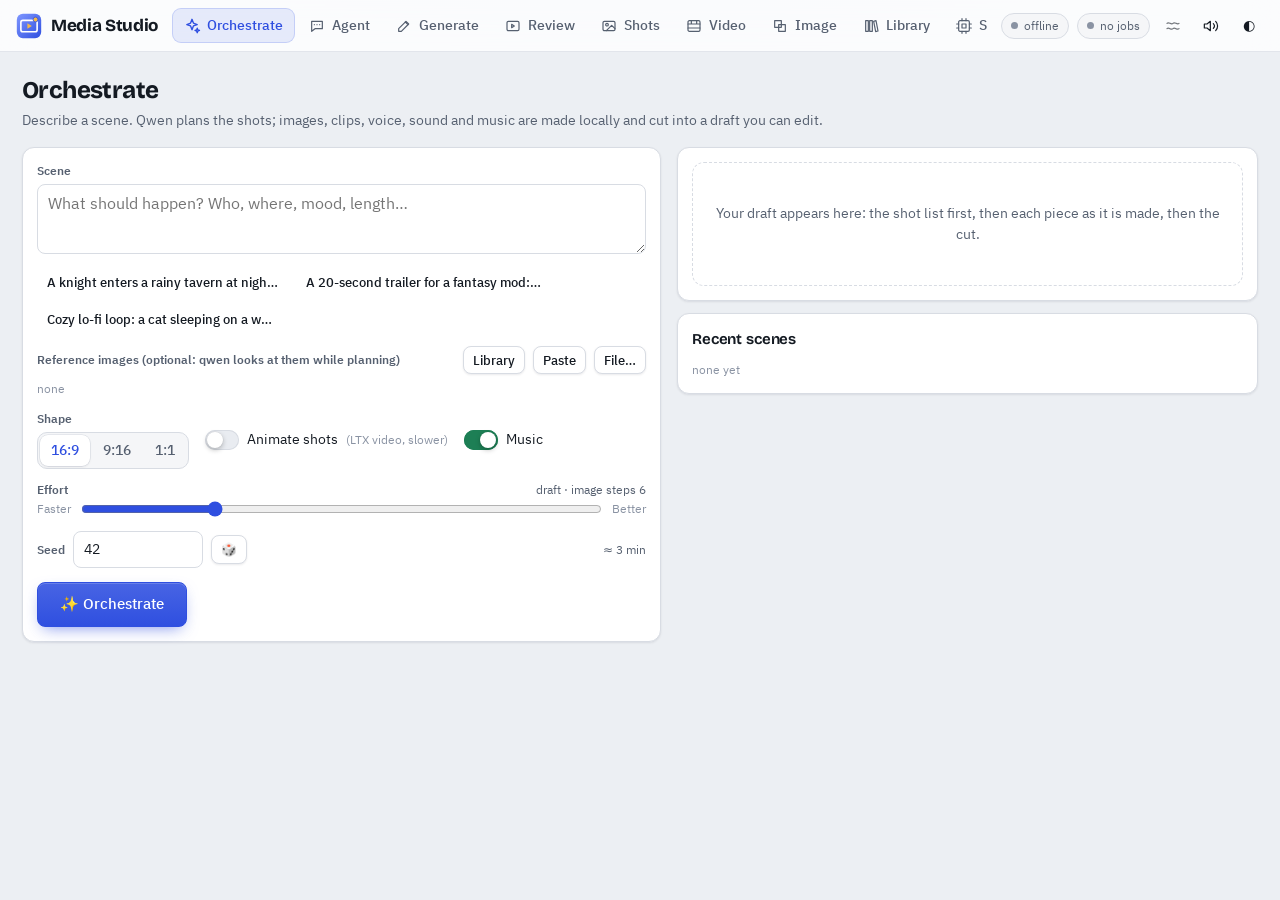
==== commit 6f0e27aa: "feat(ui): in-app motion setting (system/on/off) - header toggle overrides the OS reduce-motion setti" ====
--- a/web/index.html
+++ b/web/index.html
@@ -16,6 +16,7 @@
       <span class="pill warn" id="dd2" hidden title="Dragon's Dogma 2 is running: the GPU is kept for the game">DD2 running</span>
       <span class="pill" id="net" title="Internet: online extras (qwen web search) are available"><span class="dot"></span><span>offline</span></span>
       <button class="pill" id="tray-btn" type="button" title="Jobs"><span class="dot"></span><span id="tray-count">no jobs</span></button>
+      <button class="btn ghost icon-btn" id="motion" type="button" title="Motion"></button>
       <button class="btn ghost icon-btn" id="mute" type="button" title="Sounds"></button>
       <button class="btn ghost icon-btn" id="theme" type="button" title="Theme">◐</button>
     </div>
--- a/web/style.css
+++ b/web/style.css
@@ -99,8 +99,9 @@
 button.pill:active { transform: scale(.94); transition-duration: .1s; }
 @keyframes pulse { 50% { opacity: .35; } }
 @keyframes ping { 0% { box-shadow: 0 0 0 0 color-mix(in srgb, var(--accent) 55%, transparent); } 80%, 100% { box-shadow: 0 0 0 7px transparent; } }
-.icon-btn { width: 30px; height: 30px; padding: 0; border-radius: 50%; }
-.icon-btn svg { width: 16px; height: 16px; }
+.btn.icon-btn { width: 30px; height: 30px; padding: 0; border-radius: 50%; }
+.btn.icon-btn svg { width: 16px; height: 16px; flex: none; }
+.icon-btn.auto svg { opacity: .6; } /* following the OS */
 .view { overflow: auto; min-height: 0; scroll-behavior: smooth; }
 .page { padding: 20px 22px 44px; max-width: 1500px; margin: 0 auto; }
 .page-head { display: flex; align-items: end; justify-content: space-between; gap: 12px; margin-bottom: 16px; flex-wrap: wrap; }
@@ -341,9 +342,11 @@
 /* theme switch: app.js grows the new theme as a circle; no default crossfade */
 ::view-transition-old(root), ::view-transition-new(root) { animation: none; mix-blend-mode: normal; }
 
+/* motion: follows the OS unless the header toggle forces it (html[data-motion=on|off]) */
 @media (prefers-reduced-motion: reduce) {
-  *, *::before, *::after { animation-duration: .01ms !important; animation-iteration-count: 1 !important; transition-duration: .01ms !important; scroll-behavior: auto !important; }
-}
+  :root:not([data-motion="on"]) *, :root:not([data-motion="on"]) *::before, :root:not([data-motion="on"]) *::after { animation-duration: .01ms !important; animation-iteration-count: 1 !important; transition-duration: .01ms !important; scroll-behavior: auto !important; }
+}
+:root[data-motion="off"] *, :root[data-motion="off"] *::before, :root[data-motion="off"] *::after { animation-duration: .01ms !important; animation-iteration-count: 1 !important; transition-duration: .01ms !important; scroll-behavior: auto !important; }
 
 /* ---------- system ---------- */
 .gauges { display: grid; grid-template-columns: repeat(auto-fill, minmax(260px, 1fr)); gap: 10px; }
